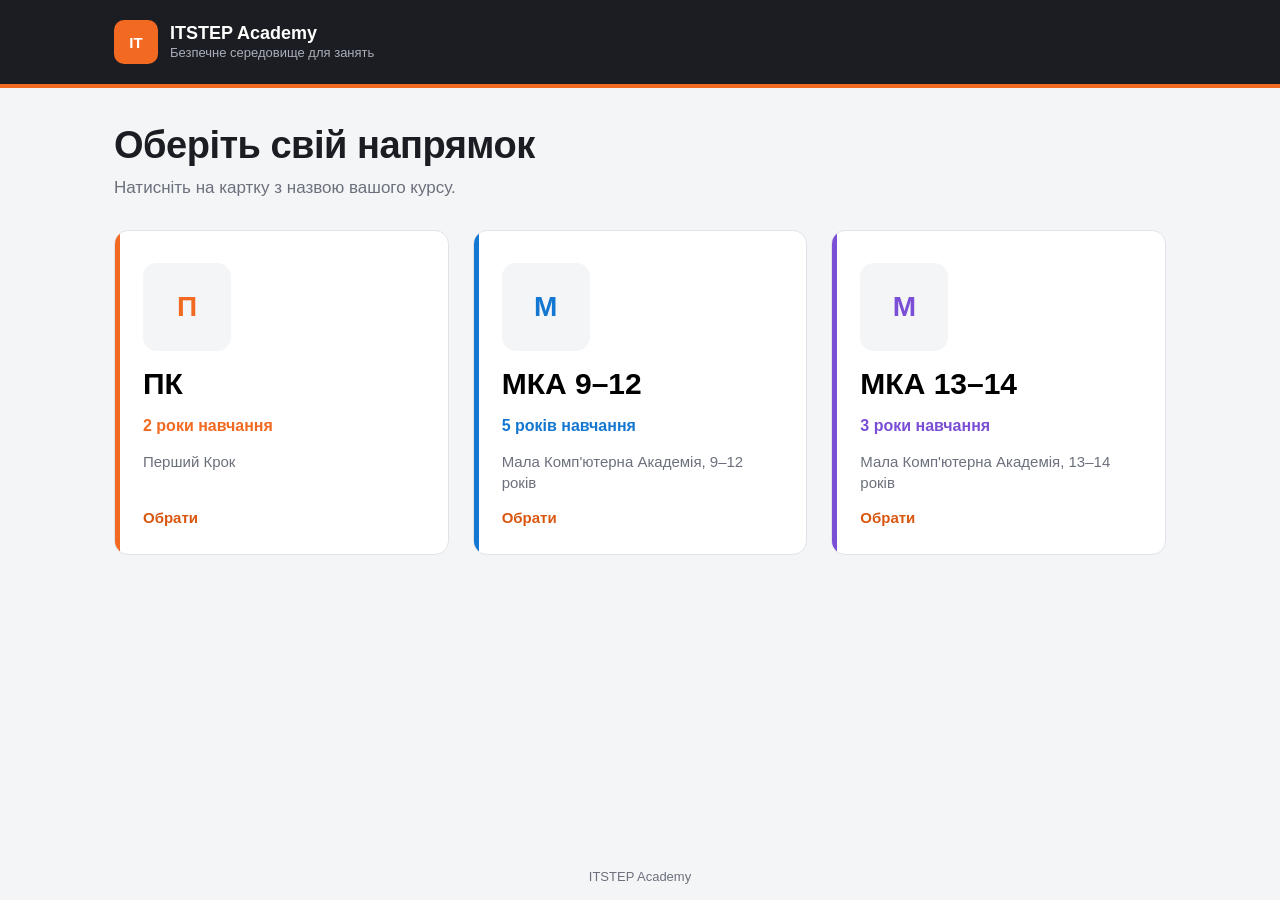
==== index.html @ 0f636027 "add first" ====
<!DOCTYPE html>
<html lang="uk">
<head>
<meta charset="UTF-8">
<meta name="viewport" content="width=device-width, initial-scale=1">
<link rel="stylesheet" href="style.css">
<title>StepBlock</title>
</head>
<body>

<!-- ========== 1. ВИБІР НАПРЯМКУ ========== -->
<div class="view" id="home">
  <header class="top"><div class="top-inner">
    <div class="brand"><div class="brand-mark">IT</div><div class="brand-name">ITSTEP Academy<span>Безпечне середовище для занять</span></div></div>
  </div></header>
  <main>
    <h1>Оберіть свій напрямок</h1>
    <p class="lead">Натисніть на картку з назвою вашого курсу.</p>
    <div class="grid big" id="dirGrid"></div>
  </main>
  <footer>ITSTEP Academy</footer>
</div>

<!-- ========== 2. РОКИ НАВЧАННЯ + ПРЕДМЕТИ ========== -->
<div class="view" id="direction">
  <header class="top"><div class="top-inner">
    <div class="brand"><div class="brand-mark">IT</div><div class="brand-name">ITSTEP Academy<span id="dirCrumb"></span></div></div>
  </div></header>
  <main>
    <div class="dir-head">
      <button class="btn btn-light" id="toHome" type="button">← До вибору напрямку</button>
    </div>
    <h1 id="dirTitle" style="margin-top:20px"></h1>
    <p class="lead" id="dirLead"></p>
    <div id="years"></div>
  </main>
  <footer>ITSTEP Academy</footer>
</div>

<!-- ========== 3. ОБГОРТКА ДЛЯ САЙТУ ========== -->
<div class="view" id="viewer">
  <div class="bar">
    <button class="btn btn-main" id="backBtn" type="button">← Назад до вибору</button>
    <span class="bar-title" id="barTitle"></span>
    <span class="bar-spacer"></span>
    <span class="hint">Сторінка не завантажується?</span>
    <button class="btn btn-ghost" id="reloadBtn" type="button">Оновити</button>
    <button class="btn btn-ghost" id="directBtn" type="button">Відкрити напряму</button>
  </div>
  <iframe id="frame" title="Робоче середовище"
          allow="fullscreen; clipboard-read; clipboard-write; camera; microphone"></iframe>
</div>

<script src="script.js"></script>
</body>
</html>
---- style.css ----
:root {
    --orange: #F26A21;
    --orange-dark: #D9560F;
    --ink: #1B1D22;
    --ink-soft: #2B2E36;
    --paper: #F4F5F7;
    --card: #FFFFFF;
    --line: #E1E3E8;
    --muted: #6B707C;
    --bar-h: 56px;
}
* { box-sizing: border-box; margin: 0; }
html, body { height: 100%; }
body { font-family: "Segoe UI", Roboto, "Helvetica Neue", Arial, sans-serif; background: var(--paper); color: var(--ink); }
button { font: inherit; cursor: pointer; }
:focus-visible { outline: 3px solid var(--orange); outline-offset: 2px; }

.view { display: none; }
body[data-view="home"] #home,
body[data-view="direction"] #direction { display: flex; flex-direction: column; min-height: 100%; }
body[data-view="viewer"] #viewer { display: flex; }

/* ---------- Шапка ---------- */
.top { background: var(--ink); color: #fff; border-bottom: 4px solid var(--orange); }
.top-inner { max-width: 1100px; margin: 0 auto; padding: 20px 24px; display: flex; align-items: center; gap: 16px; }
.brand { display: flex; align-items: center; gap: 12px; }
/* Заміни на свій логотип: <img src="logos/itstep.svg"> */
.brand-mark { width: 44px; height: 44px; border-radius: 10px; background: var(--orange); display: grid; place-items: center; font-weight: 800; font-size: 15px; color: #fff; }
.brand-name { font-weight: 700; font-size: 18px; line-height: 1.1; }
.brand-name span { display: block; font-weight: 400; font-size: 13px; color: #A9AEBA; margin-top: 2px; }

main { flex: 1; max-width: 1100px; width: 100%; margin: 0 auto; padding: 36px 24px 56px; }
h1 { font-size: clamp(26px, 4vw, 38px); line-height: 1.15; font-weight: 800; letter-spacing: -.5px; }
.lead { margin-top: 10px; color: var(--muted); font-size: 17px; max-width: 60ch; }
footer { padding: 16px 24px; text-align: center; color: var(--muted); font-size: 13px; }

.btn { border: 0; border-radius: 8px; padding: 9px 16px; font-weight: 600; font-size: 15px; display: inline-flex; align-items: center; gap: 8px; white-space: nowrap; }
.btn-main { background: var(--orange); color: #fff; }
.btn-main:hover { background: var(--orange-dark); }
.btn-ghost { background: var(--ink-soft); color: #E8EAEE; }
.btn-ghost:hover { background: #3A3E48; }
.btn-light { background: #fff; color: var(--ink); border: 1px solid var(--line); }
.btn-light:hover { border-color: var(--orange); }

/* ---------- Картки ---------- */
.grid { margin-top: 24px; display: grid; gap: 20px; grid-template-columns: repeat(auto-fill, minmax(240px, 1fr)); }
.card {
    position: relative; background: var(--card); border: 1px solid var(--line); border-radius: 14px;
    padding: 24px 22px 22px; text-align: left; display: flex; flex-direction: column; gap: 14px; overflow: hidden;
    transition: border-color .15s, transform .15s, box-shadow .15s;
}
.card::before { content: ""; position: absolute; left: 0; top: 0; bottom: 0; width: 5px; background: var(--accent, var(--orange)); }
.card:hover { border-color: var(--accent, var(--orange)); transform: translateY(-3px); box-shadow: 0 10px 24px rgba(27,29,34,.10); }
.logo { width: 72px; height: 72px; border-radius: 14px; background: var(--paper); display: grid; place-items: center; overflow: hidden; }
.logo img { width: 100%; height: 100%; object-fit: contain; padding: 8px; }
.logo .mono { font-size: 28px; font-weight: 800; color: var(--accent, var(--orange)); }
.card h2 { font-size: 20px; font-weight: 700; }
.card p { color: var(--muted); font-size: 15px; line-height: 1.4; }
.card .go { margin-top: auto; font-weight: 600; font-size: 15px; color: var(--orange-dark); }

/* Картка з кількома посиланнями */
.card.multi { cursor: default; }
.card.multi:hover { transform: none; box-shadow: none; border-color: var(--line); }
.links { margin-top: auto; display: flex; flex-direction: column; gap: 8px; }
.links .btn { justify-content: center; width: 100%; }

/* Великі картки напрямків */
.grid.big { grid-template-columns: repeat(auto-fit, minmax(280px, 1fr)); gap: 24px; margin-top: 32px; }
.grid.big .card { padding: 32px 28px 28px; gap: 16px; min-height: 260px; }
.grid.big .card h2 { font-size: 30px; font-weight: 800; }
.grid.big .logo { width: 88px; height: 88px; }
.grid.big .meta { font-weight: 700; color: var(--accent, var(--orange)); font-size: 16px; }

/* ---------- Сторінка напрямку ---------- */
.dir-head { display: flex; align-items: center; gap: 16px; flex-wrap: wrap; }
.year { margin-top: 40px; }
.year-title { display: flex; align-items: center; gap: 12px; font-size: 22px; font-weight: 800; }
.year-title::before { content: ""; width: 6px; height: 26px; border-radius: 3px; background: var(--orange); }
.year-title small { font-weight: 500; font-size: 14px; color: var(--muted); }
.empty { margin-top: 16px; padding: 18px 20px; border: 2px dashed var(--line); border-radius: 12px; color: var(--muted); }

/* ---------- Обгортка ---------- */
#viewer { position: fixed; inset: 0; flex-direction: column; background: var(--ink); }
.bar { height: var(--bar-h); flex: none; background: var(--ink); border-bottom: 3px solid var(--orange); display: flex; align-items: center; gap: 12px; padding: 0 14px; color: #fff; }
.bar-title { font-weight: 600; font-size: 16px; overflow: hidden; text-overflow: ellipsis; white-space: nowrap; }
.bar-spacer { flex: 1; }
.hint { color: #A9AEBA; font-size: 13px; }
#frame { flex: 1; width: 100%; border: 0; background: #fff; }

@media (max-width: 760px) { .hint { display: none; } }
@media (prefers-reduced-motion: reduce) { .card { transition: none; } .card:hover { transform: none; } }
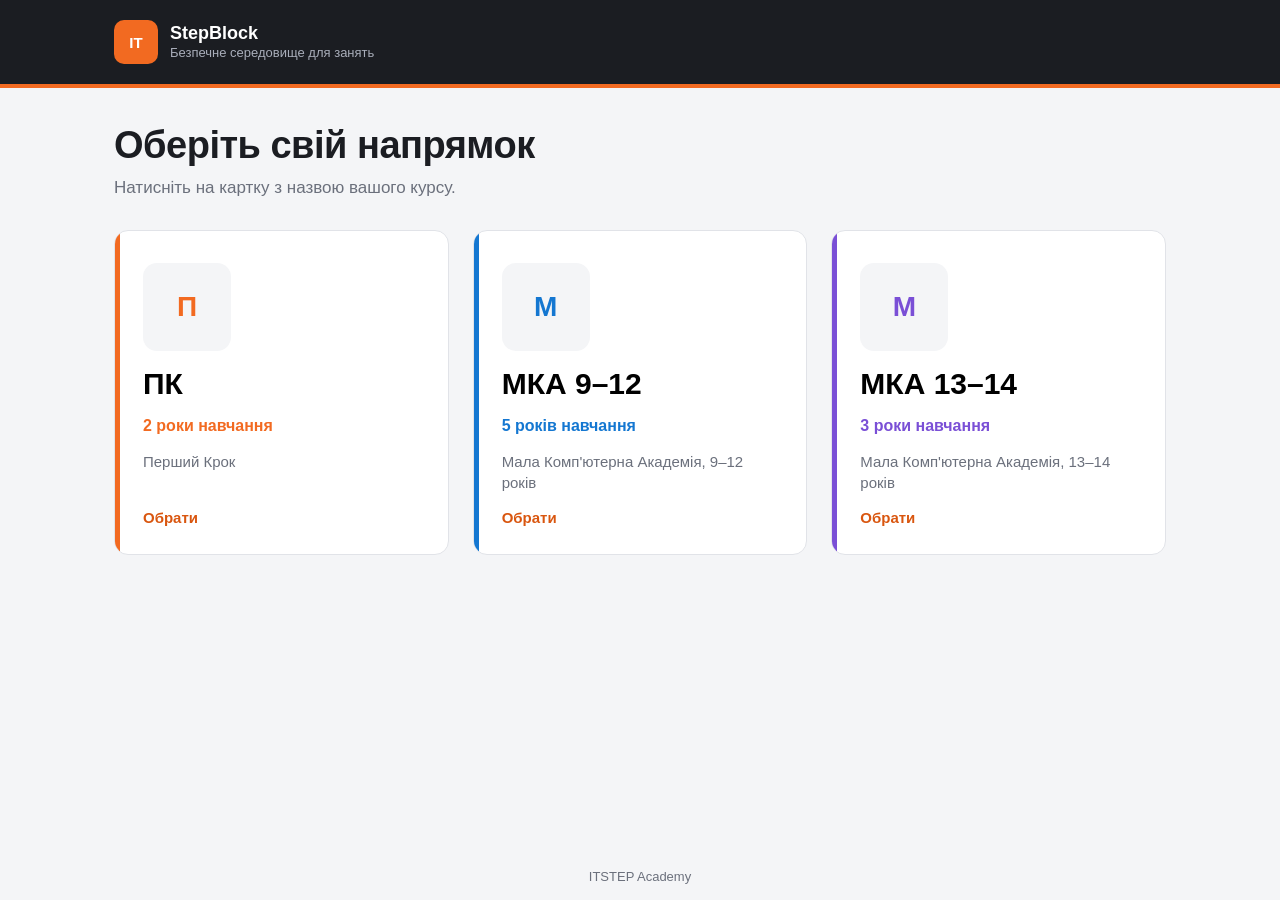
==== commit 37f20c90: "Rename and remove" ====
--- a/index.html
+++ b/index.html
@@ -11,7 +11,7 @@
 <!-- ========== 1. ВИБІР НАПРЯМКУ ========== -->
 <div class="view" id="home">
   <header class="top"><div class="top-inner">
-    <div class="brand"><div class="brand-mark">IT</div><div class="brand-name">ITSTEP Academy<span>Безпечне середовище для занять</span></div></div>
+    <div class="brand"><div class="brand-mark">IT</div><div class="brand-name">StepBlock<span>Безпечне середовище для занять</span></div></div>
   </div></header>
   <main>
     <h1>Оберіть свій напрямок</h1>
@@ -24,7 +24,7 @@
 <!-- ========== 2. РОКИ НАВЧАННЯ + ПРЕДМЕТИ ========== -->
 <div class="view" id="direction">
   <header class="top"><div class="top-inner">
-    <div class="brand"><div class="brand-mark">IT</div><div class="brand-name">ITSTEP Academy<span id="dirCrumb"></span></div></div>
+    <div class="brand"><div class="brand-mark">IT</div><div class="brand-name">StepBlock<span id="dirCrumb"></span></div></div>
   </div></header>
   <main>
     <div class="dir-head">
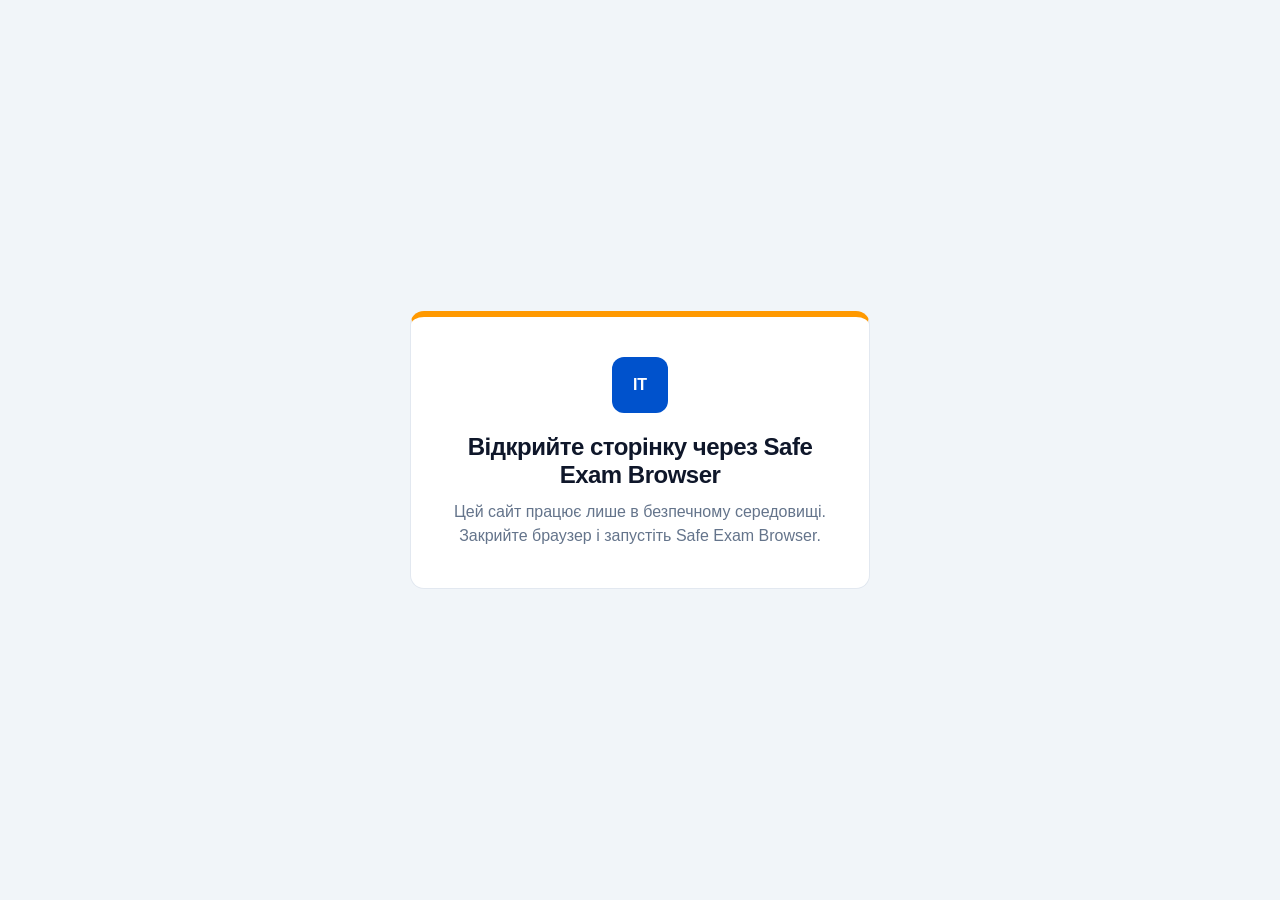
==== commit a2c78d94: "Update index.html" ====
--- a/index.html
+++ b/index.html
@@ -3,7 +3,7 @@
 <head>
 <meta charset="UTF-8">
 <meta name="viewport" content="width=device-width, initial-scale=1">
-<link rel="stylesheet" href="style.css">
+<link rel="stylesheet" href="Site/style.css">
 <title>StepBlock</title>
 </head>
 <body>
@@ -51,6 +51,6 @@
           allow="fullscreen; clipboard-read; clipboard-write; camera; microphone"></iframe>
 </div>
 
-<script src="script.js"></script>
+<script src="Site/script.js"></script>
 </body>
 </html>
--- a/Site/style.css
+++ b/Site/style.css
@@ -0,0 +1,230 @@
+/* ============================================================
+   ПАЛІТРА ITSTEP — щоб змінити кольори, правте ТІЛЬКИ цей блок.
+   ============================================================ */
+:root {
+    /* Фірмовий синій: шапка, кнопки, заголовні елементи */
+    --blue: #0052CC;
+    --blue-dark: #003D99;        /* кнопки при наведенні */
+    --blue-light: #1769E0;       /* світліший синій (посилання, фокус) */
+
+    /* Акценти */
+    --green: #28A745;            /* дитяча освіта, маркери, смужки */
+    --amber: #FF9900;            /* вторинні акценти, лінія під шапкою */
+
+    /* Текст і темні поверхні */
+    --ink: #0F172A;              /* основний текст, фон у режимі сайту */
+    --ink-soft: #1E293B;
+
+    /* Світлі поверхні */
+    --paper: #F1F5F9;            /* фон сторінки */
+    --card: #FFFFFF;             /* фон карток */
+    --line: #E2E8F0;             /* рамки */
+    --muted: #64748B;            /* другорядний текст */
+
+    --bar-h: 56px;
+}
+
+* { box-sizing: border-box; margin: 0; }
+html, body { height: 100%; }
+body { font-family: "Segoe UI", Roboto, "Helvetica Neue", Arial, sans-serif; background: var(--paper); color: var(--ink); }
+button { font: inherit; cursor: pointer; }
+:focus-visible { outline: 3px solid var(--blue-light); outline-offset: 2px; }
+
+.view { display: none; }
+body[data-view="home"] #home,
+body[data-view="direction"] #direction { display: flex; flex-direction: column; min-height: 100%; }
+body[data-view="viewer"] #viewer { display: flex; }
+
+/* ---------- Шапка ---------- */
+.top { background: var(--blue); color: #fff; border-bottom: 4px solid var(--amber); }
+.top-inner { max-width: 1100px; margin: 0 auto; padding: 20px 24px; display: flex; align-items: center; gap: 16px; }
+.brand { display: flex; align-items: center; gap: 12px; }
+/* Заміни на свій логотип: <img src="logos/itstep.svg"> */
+.brand-mark { width: 44px; height: 44px; border-radius: 10px; background: #fff; display: grid; place-items: center; font-weight: 800; font-size: 15px; color: var(--blue); }
+.brand-name { font-weight: 700; font-size: 18px; line-height: 1.1; }
+.brand-name span { display: block; font-weight: 400; font-size: 13px; color: rgba(255,255,255,.78); margin-top: 2px; }
+
+main { flex: 1; max-width: 1100px; width: 100%; margin: 0 auto; padding: 36px 24px 56px; }
+h1 { font-size: clamp(26px, 4vw, 38px); line-height: 1.15; font-weight: 800; letter-spacing: -.5px; color: var(--ink); }
+.lead { margin-top: 10px; color: var(--muted); font-size: 17px; max-width: 60ch; }
+footer { padding: 16px 24px; text-align: center; color: var(--muted); font-size: 13px; }
+
+/* ---------- Кнопки ---------- */
+.btn { border: 0; border-radius: 8px; padding: 9px 16px; font-weight: 600; font-size: 15px; display: inline-flex; align-items: center; gap: 8px; white-space: nowrap; }
+.btn-main { background: var(--blue); color: #fff; }
+.btn-main:hover { background: var(--blue-dark); }
+.btn-ghost { background: rgba(255,255,255,.16); color: #fff; }
+.btn-ghost:hover { background: rgba(255,255,255,.28); }
+.btn-light { background: var(--card); color: var(--blue); border: 1px solid var(--line); }
+.btn-light:hover { border-color: var(--blue); }
+
+/* Кнопки MyStat / Teams у шапці */
+.top-inner { flex-wrap: wrap; }
+.top-links { margin-left: auto; display: flex; gap: 10px; }
+.btn-top { background: #fff; color: var(--blue); text-decoration: none; }
+.btn-top:hover { background: var(--paper); }
+
+/* ---------- Картки ---------- */
+.grid { margin-top: 24px; display: grid; gap: 20px; grid-template-columns: repeat(auto-fill, minmax(240px, 1fr)); }
+.card {
+    position: relative; background: var(--card); border: 1px solid var(--line); border-radius: 14px;
+    padding: 24px 22px 22px; text-align: left; display: flex; flex-direction: column; gap: 14px; overflow: hidden;
+    transition: border-color .15s, transform .15s, box-shadow .15s;
+}
+.card::before { content: ""; position: absolute; left: 0; top: 0; bottom: 0; width: 5px; background: var(--accent, var(--blue)); }
+.card:hover { border-color: var(--accent, var(--blue)); transform: translateY(-3px); box-shadow: 0 10px 24px rgba(15,23,42,.10); }
+.logo { width: 72px; height: 72px; border-radius: 14px; background: var(--paper); display: grid; place-items: center; overflow: hidden; }
+.logo img { width: 100%; height: 100%; object-fit: contain; padding: 8px; }
+.logo .mono { font-size: 28px; font-weight: 800; color: var(--accent, var(--blue)); }
+.card h2 { font-size: 20px; font-weight: 700; color: var(--ink); }
+.card p { color: var(--muted); font-size: 15px; line-height: 1.4; }
+.card .go { margin-top: auto; font-weight: 600; font-size: 15px; color: var(--blue); }
+
+/* Картка з кількома посиланнями */
+.card.multi { cursor: default; }
+.card.multi:hover { transform: none; box-shadow: none; border-color: var(--line); }
+.links { margin-top: auto; display: flex; flex-direction: column; gap: 8px; }
+.links .btn { justify-content: center; width: 100%; }
+
+/* Великі картки напрямків */
+.grid.big { grid-template-columns: repeat(auto-fit, minmax(280px, 1fr)); gap: 24px; margin-top: 32px; }
+.grid.big .card { padding: 32px 28px 28px; gap: 16px; min-height: 260px; }
+.grid.big .card h2 { font-size: 30px; font-weight: 800; }
+.grid.big .logo { width: 88px; height: 88px; }
+.grid.big .meta { display: inline-block; align-self: flex-start; font-weight: 700; font-size: 14px; color: #fff; background: var(--accent, var(--blue)); padding: 4px 12px; border-radius: 999px; }
+
+/* ---------- Сторінка напрямку ---------- */
+.dir-head { display: flex; align-items: center; gap: 16px; flex-wrap: wrap; }
+.year { margin-top: 40px; }
+.year-title { display: flex; align-items: center; gap: 12px; font-size: 22px; font-weight: 800; color: var(--ink); }
+.year-title::before { content: ""; width: 6px; height: 26px; border-radius: 3px; background: var(--green); }
+.year-title small { font-weight: 500; font-size: 14px; color: var(--muted); }
+.empty { margin-top: 16px; padding: 18px 20px; border: 2px dashed var(--line); border-radius: 12px; color: var(--muted); }
+
+/* ---------- Обгортка ---------- */
+#viewer { position: fixed; inset: 0; flex-direction: column; background: var(--ink); }
+.bar { height: var(--bar-h); flex: none; background: var(--blue); border-bottom: 3px solid var(--amber); display: flex; align-items: center; gap: 12px; padding: 0 14px; color: #fff; }
+.bar .btn-main { background: #fff; color: var(--blue); }
+.bar .btn-main:hover { background: var(--paper); }
+.bar-title { font-weight: 600; font-size: 16px; overflow: hidden; text-overflow: ellipsis; white-space: nowrap; }
+.bar-spacer { flex: 1; }
+.hint { color: rgba(255,255,255,.78); font-size: 13px; }
+#frame { flex: 1; width: 100%; border: 0; background: #fff; }
+
+@media (max-width: 760px) { .hint { display: none; } }
+@media (prefers-reduced-motion: reduce) { .card { transition: none; } .card:hover { transform: none; } }
+
+/* ---------- Заглушка «потрібен SEB» ---------- */
+.gate-page { display: grid; place-items: center; min-height: 100%; background: var(--paper); }
+.gate { max-width: 460px; margin: 24px; padding: 40px 32px; text-align: center; background: var(--card); border: 1px solid var(--line); border-top: 6px solid var(--amber); border-radius: 14px; }
+.gate-mark { width: 56px; height: 56px; margin: 0 auto 20px; border-radius: 12px; background: var(--blue); color: #fff; display: grid; place-items: center; font-weight: 800; }
+.gate h1 { font-size: 24px; }
+.gate p { margin-top: 12px; color: var(--muted); font-size: 16px; line-height: 1.5; }
+
+/* Кнопки MyStat / Teams на панелі обгортки */
+.bar-links { display: flex; gap: 8px; }
+.bar-links .btn { text-decoration: none; padding: 8px 12px; }
+@media (max-width: 900px) { .bar-links .btn { padding: 8px 10px; font-size: 14px; } }
+
+/* Картки-посилання (відкриваються в новому вікні) */
+a.card { text-decoration: none; color: inherit; }
+.links a.btn { text-decoration: none; }
+
+/* Випадаюче меню в обгортці */
+.menu { position: relative; }
+.menu-pop { display: none; position: absolute; top: calc(100% + 10px); right: 0; z-index: 20; min-width: 280px; max-width: 90vw; max-height: 70vh; overflow-y: auto; padding: 8px; background: var(--card); border: 1px solid var(--line); border-radius: 12px; box-shadow: 0 12px 28px rgba(15,23,42,.25); }
+.menu.open .menu-pop { display: block; }
+.menu-cat { padding: 10px 10px 4px; font-size: 12px; font-weight: 800; letter-spacing: .04em; text-transform: uppercase; color: var(--muted); }
+.menu-item { display: block; padding: 9px 10px; border-radius: 8px; color: var(--ink); text-decoration: none; font-size: 15px; }
+.menu-item:hover, .menu-item:focus-visible { background: var(--paper); color: var(--blue); }
+
+/* ---------- Нова головна та StepSchool ---------- */
+body[data-view="landing"] #landing,
+body[data-view="school"] #school { display: flex; flex-direction: column; min-height: 100%; }
+main.landing-main { display: flex; flex-direction: column; align-items: center; justify-content: center; text-align: center; }
+.landing-main .lead { margin-left: auto; margin-right: auto; }
+.grid.big.choice { width: 100%; grid-template-columns: repeat(auto-fit, minmax(240px, 300px)); justify-content: center; }
+@media (max-width: 760px) { .grid.big.choice { grid-template-columns: minmax(0, 420px); } }
+
+/* ============================================================
+   СПІЛЬНЕ ОФОРМЛЕННЯ (bento): картки, блок-заголовок, виділена картка.
+   Діє і в ITSTEP Academy, і в StepSchool; кольори беруться зі змінних теми.
+   ============================================================ */
+.card { border-radius: 22px; }
+.logo { border-radius: 16px; }
+.card .meta { display: inline-block; align-self: flex-start; padding: 4px 12px; border-radius: 999px; font-size: 14px; font-weight: 700; color: #fff; background: var(--accent, var(--blue)); }
+.card.on-light .meta { color: var(--ink); }
+
+/* Виділена картка (жовта/помаранчева) */
+.card.feature { background: var(--amber); border-color: var(--amber); }
+.card.feature::before { display: none; }
+.card.feature .logo { background: rgba(255,255,255,.6); }
+.card.feature h2, .card.feature p, .card.feature .go, .card.feature .logo .mono { color: var(--ink); }
+
+/* Блок-заголовок на головних сторінках розділів */
+.hero { position: relative; overflow: hidden; margin-top: 20px; padding: 36px 32px; border-radius: 24px; background: var(--blue); color: #fff; }
+.hero > * { position: relative; z-index: 1; }
+.hero h1 { color: #fff; margin: 0; }
+.hero .lead { color: rgba(255,255,255,.88); max-width: 34ch; }
+.hero::before { content: ""; position: absolute; right: -40px; top: -40px; width: 190px; height: 190px; border-radius: 50%; background: var(--amber); }
+.hero::after { content: ""; position: absolute; right: 120px; bottom: -56px; width: 130px; height: 130px; border-radius: 50%; background: var(--green); }
+@media (max-width: 600px) { .hero::before, .hero::after { display: none; } }
+
+/* ============================================================
+   ТЕМА StepSchool (body.theme-school): жовтий, лайм, темно-зелений
+   Щоб змінити кольори школи — правте тільки цей блок змінних.
+   ============================================================ */
+body.theme-school {
+    --blue: #003B23;            /* темно-зелений: шапка, основні кнопки */
+    --blue-dark: #002817;       /* темно-зелений при наведенні */
+    --blue-light: #054329;      /* акценти, фокус */
+    --green: #A3E512;           /* лайм: заклики до дії, смужки */
+    --amber: #FFDE00;           /* жовтий: виділені картки, лінія під шапкою */
+    --ink: #1E1E1E;             /* текст і заголовки */
+    --ink-soft: #2B2B2B;
+    --paper: #F4F5F7;
+}
+.theme-school .brand-mark { background: var(--green); color: var(--blue); }
+.theme-school .logo .mono { color: var(--blue); }
+.theme-school .card .meta { color: var(--ink); background: var(--accent, var(--green)); }
+.theme-school .links .btn-main { background: var(--green); color: var(--ink); }
+.theme-school .links .btn-main:hover { filter: brightness(.94); background: var(--green); }
+.theme-school .year-title::before { background: var(--green); }
+.theme-school .menu-item:hover, .theme-school .menu-item:focus-visible { color: var(--blue); }
+
+/* ---------- Пошук ---------- */
+.search { margin-top: 24px; width: 100%; }
+.landing-main .search { display: flex; justify-content: center; }
+.search input { width: 100%; max-width: 560px; padding: 14px 18px; font-size: 17px; font-family: inherit; color: var(--ink); background: var(--card); border: 2px solid var(--line); border-radius: 14px; }
+.search input:focus { border-color: var(--blue); outline: none; }
+.search input:focus-visible { outline: 3px solid var(--blue-light); outline-offset: 2px; }
+.search-results { margin-top: 20px; width: 100%; display: grid; gap: 12px; grid-template-columns: repeat(auto-fill, minmax(280px, 1fr)); }
+.search-note { grid-column: 1 / -1; color: var(--muted); font-size: 15px; text-align: left; }
+.result { position: relative; display: flex; flex-direction: column; gap: 4px; padding: 14px 16px 14px 22px; background: var(--card); border: 1px solid var(--line); border-radius: 16px; overflow: hidden; text-align: left; text-decoration: none; color: inherit; font: inherit; cursor: pointer; }
+.result::before { content: ""; position: absolute; left: 0; top: 0; bottom: 0; width: 5px; background: var(--accent, var(--blue)); }
+.result:hover { border-color: var(--blue); }
+.result .r-title { font-weight: 700; font-size: 16px; color: var(--ink); }
+.result .r-sub { font-size: 13px; color: var(--muted); }
+.result .r-go { margin-top: 2px; font-size: 13px; font-weight: 600; color: var(--blue); }
+
+/* ============================================================
+   ТЕМА «Олімпіади» (body.theme-olympiad): фіолетовий, золото, бірюза
+   Щоб змінити кольори — правте тільки цей блок змінних.
+   ============================================================ */
+body.theme-olympiad {
+    --blue: #3B1F8F;            /* глибокий фіолетовий: шапка, основні кнопки */
+    --blue-dark: #2A1566;
+    --blue-light: #5B3FD1;
+    --green: #19C3A6;           /* бірюза: заклики до дії */
+    --amber: #FFB020;           /* золото: акценти, лінія під шапкою */
+    --ink: #1B1530;
+    --ink-soft: #2A2147;
+    --paper: #F6F4FB;
+    --line: #E4E0F1;
+}
+.theme-olympiad .brand-mark { background: var(--amber); color: var(--ink); }
+.theme-olympiad .logo .mono { color: var(--blue); }
+.theme-olympiad .year-title::before { background: var(--amber); }
+.theme-olympiad .links .btn-main { background: var(--amber); color: var(--ink); }
+/* Під час олімпіади в обгортці лишаємо тільки «Назад» і «Оновити» */
+.theme-olympiad .bar-links, .theme-olympiad .menu, .theme-olympiad #directBtn, .theme-olympiad .hint { display: none !important; }
